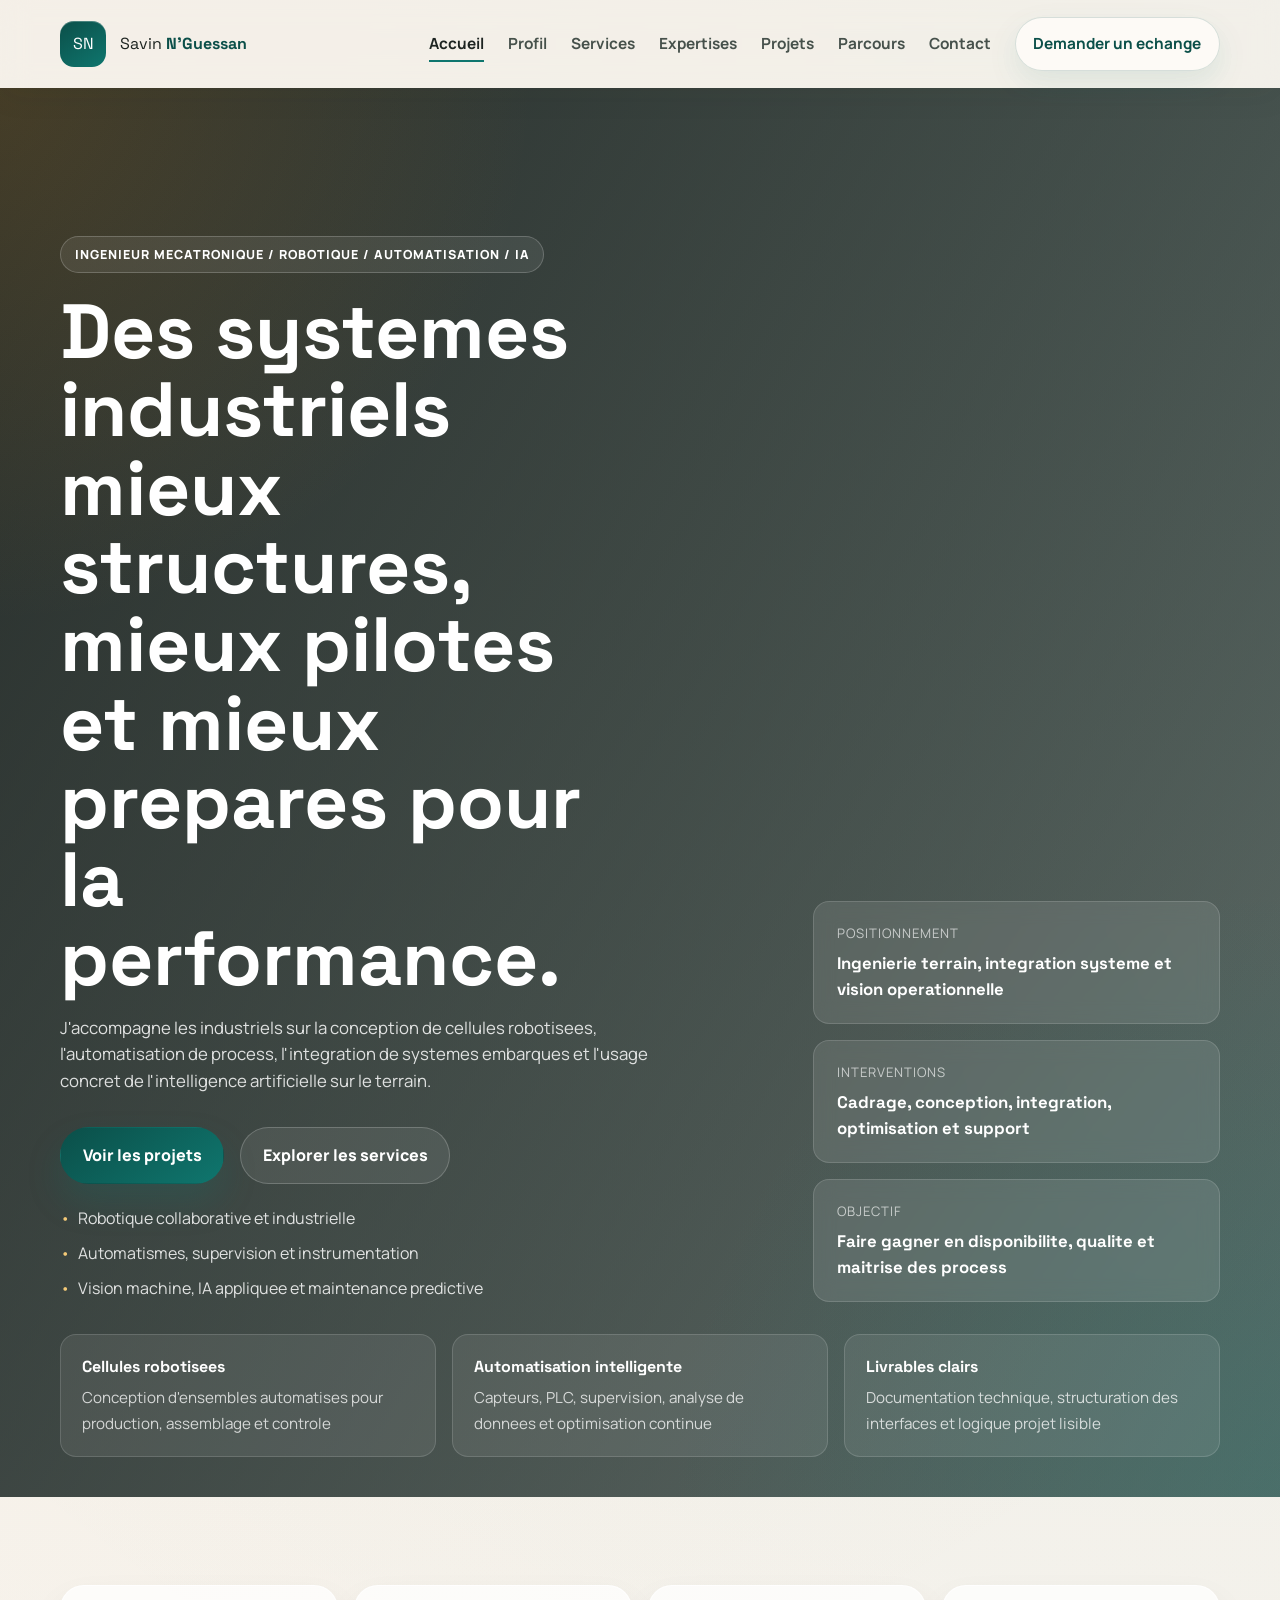
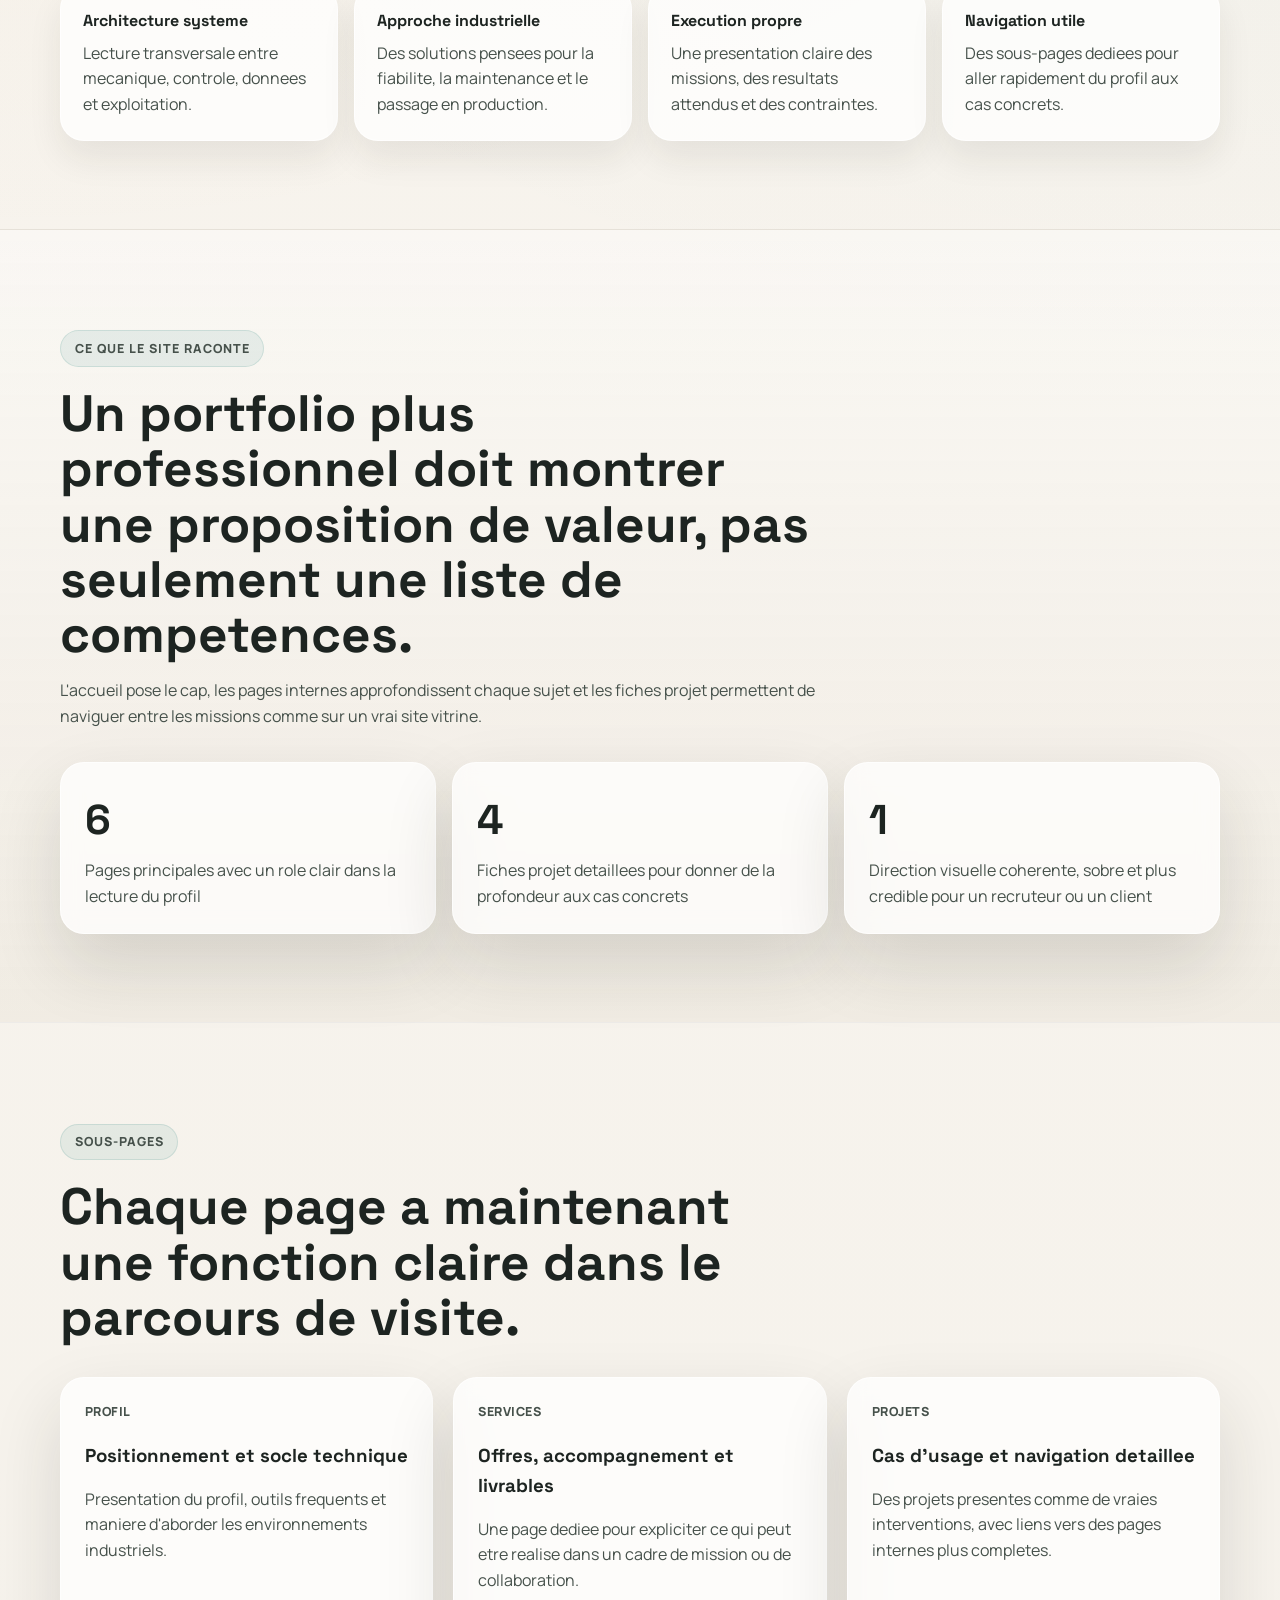
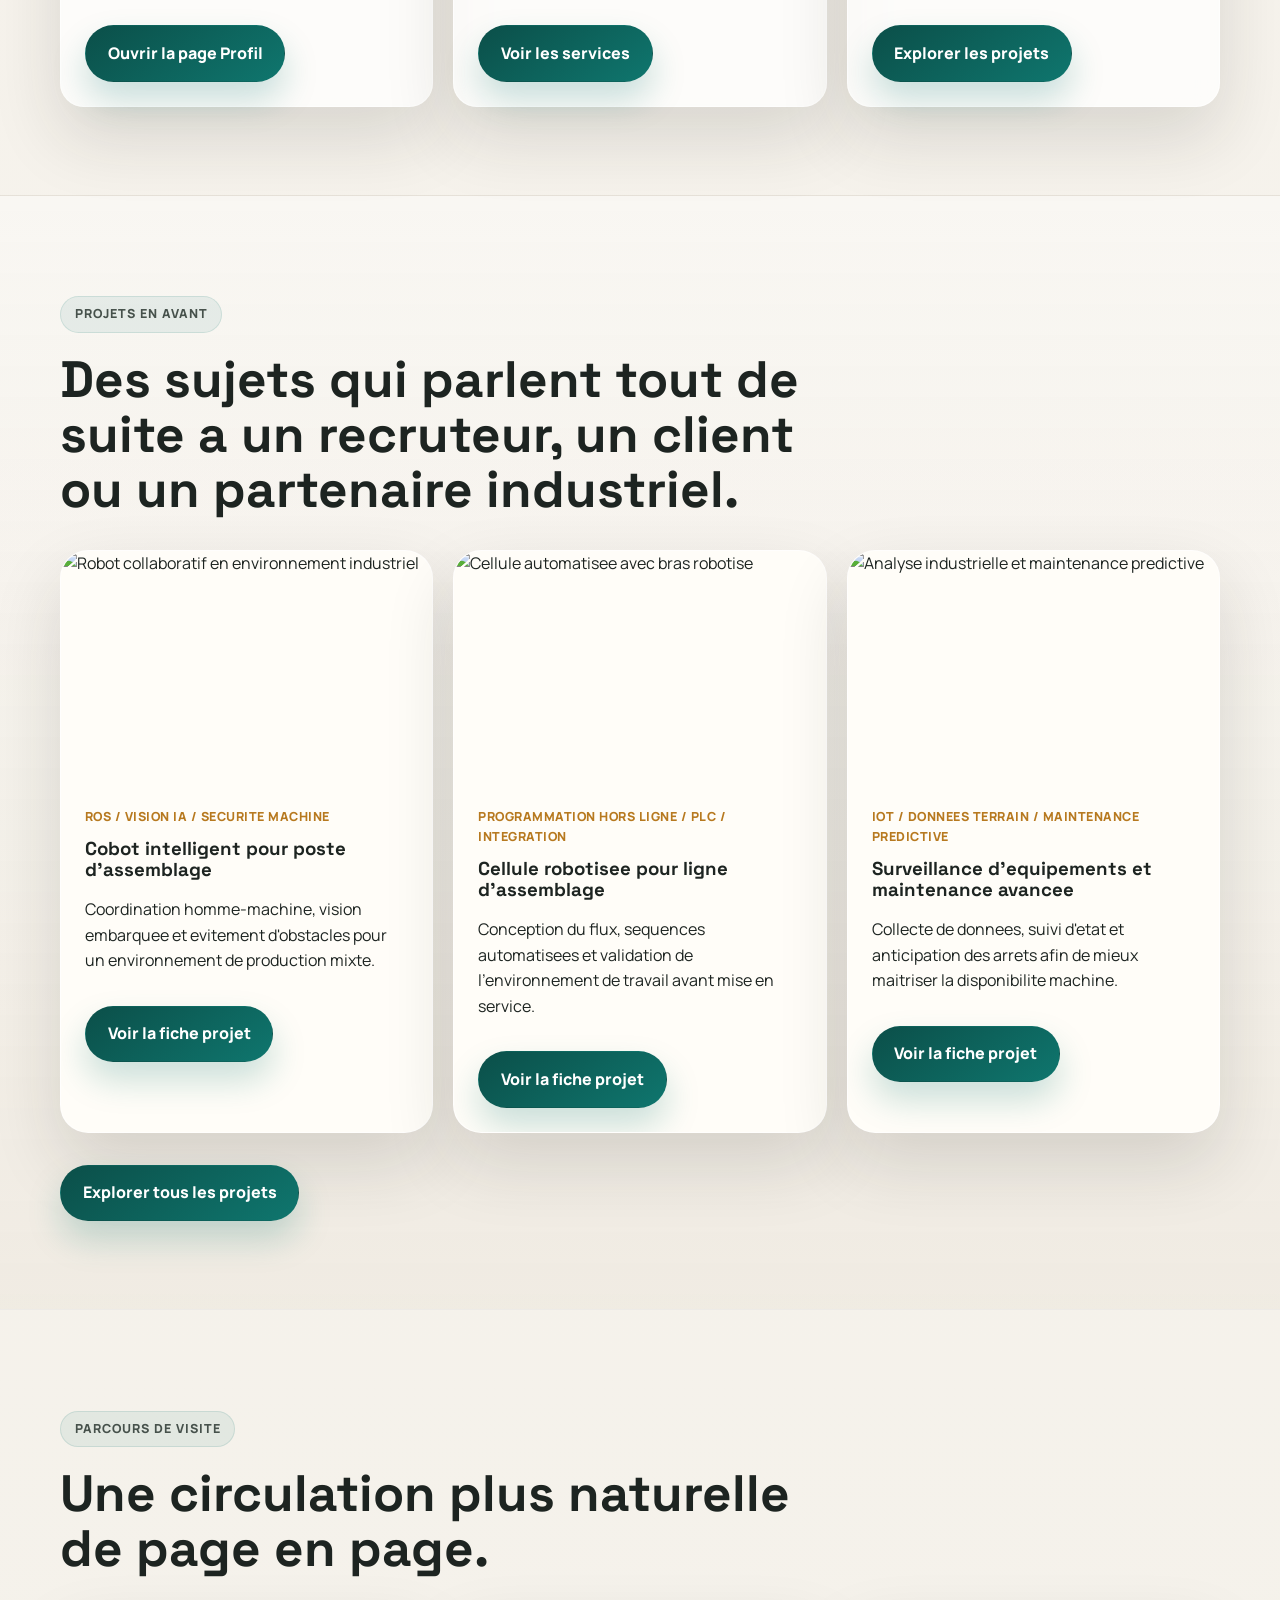
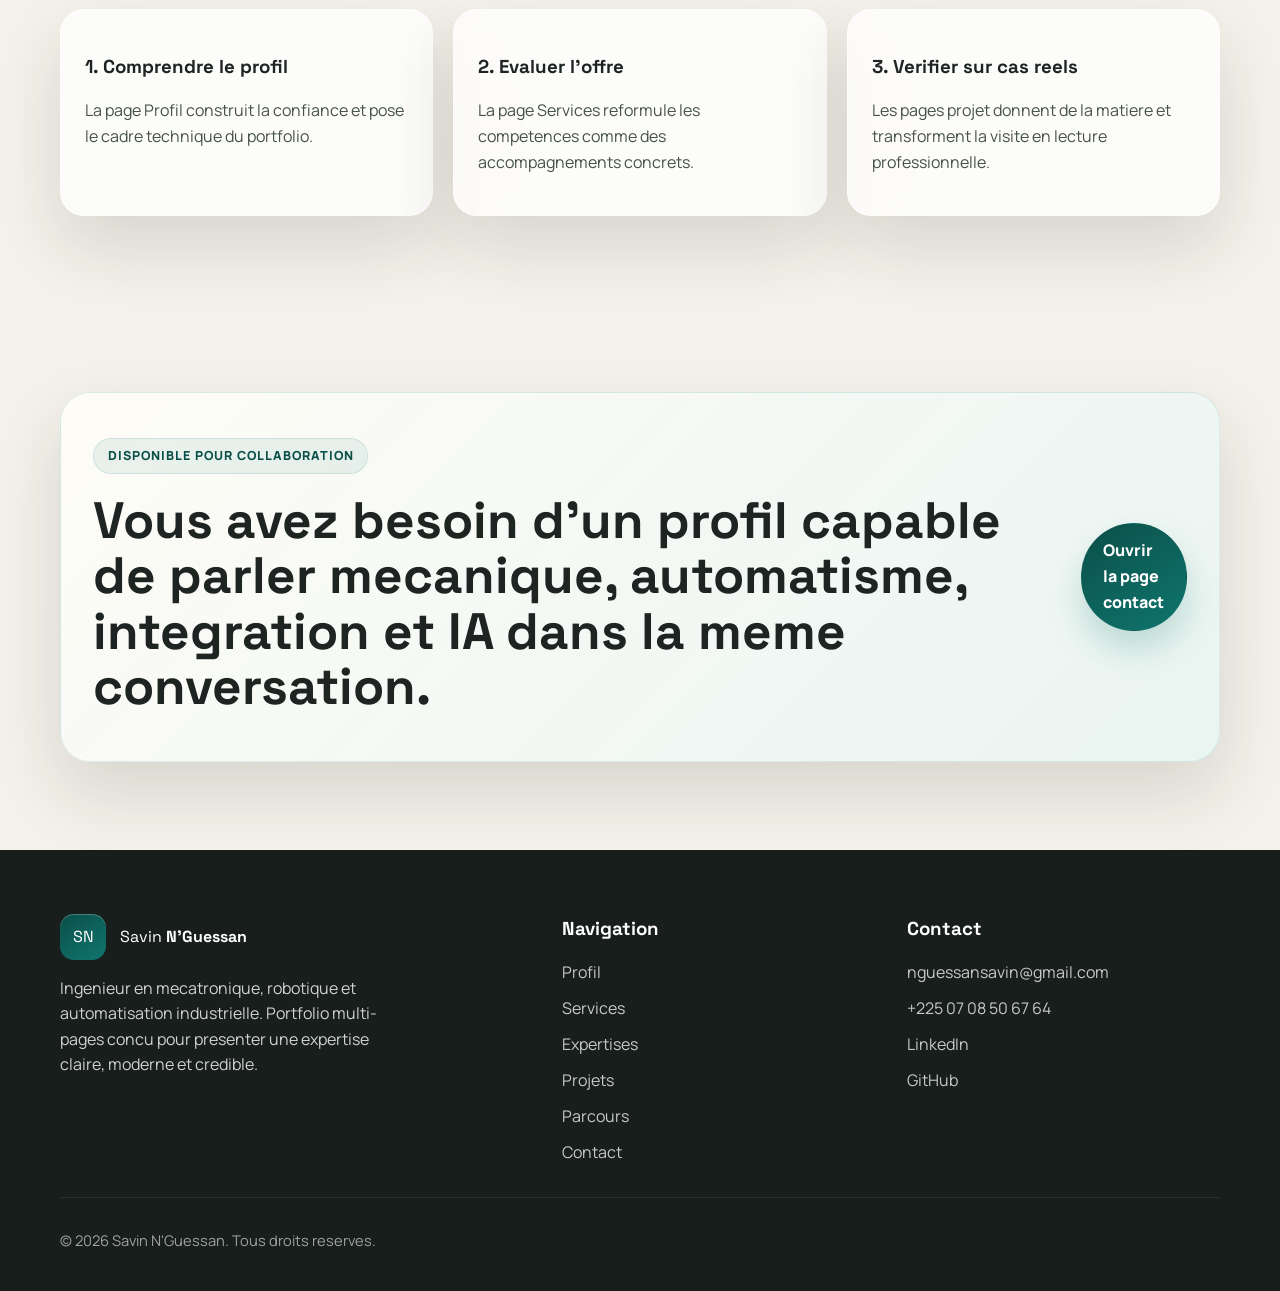
==== index.html @ 425123e7 "Initialisation du portfolio professionnel" ====
<!DOCTYPE html>
<html lang="fr">
<head>
    <meta charset="UTF-8">
    <meta name="viewport" content="width=device-width, initial-scale=1.0">
    <title>Savin N'Guessan | Ingenieur mecatronique, robotique et automatisation</title>
    <meta name="description" content="Portfolio professionnel de Savin N'Guessan, ingenieur en mecatronique, robotique, automatisation industrielle et IA appliquee.">
    <link rel="preconnect" href="https://fonts.googleapis.com">
    <link rel="preconnect" href="https://fonts.gstatic.com" crossorigin>
    <link href="https://fonts.googleapis.com/css2?family=Manrope:wght@400;500;600;700;800&family=Space+Grotesk:wght@500;700&display=swap" rel="stylesheet">
    <link rel="stylesheet" href="styles.css">
</head>
<body data-page="index.html">
    <header class="site-header" data-header>
        <div class="shell header-inner">
            <a class="brand" href="index.html">
                <span class="brand-mark">SN</span>
                <span class="brand-text">Savin <strong>N'Guessan</strong></span>
            </a>
            <button class="menu-button" type="button" aria-expanded="false" aria-controls="site-nav" data-menu-button>
                <span></span>
                <span></span>
                <span></span>
                <span class="sr-only">Ouvrir le menu</span>
            </button>
            <nav class="site-nav" id="site-nav" data-nav>
                <a href="index.html">Accueil</a>
                <a href="about.html">Profil</a>
                <a href="services.html">Services</a>
                <a href="expertise.html">Expertises</a>
                <a href="projects.html">Projets</a>
                <a href="experience.html">Parcours</a>
                <a href="contact.html">Contact</a>
                <a class="nav-cta" href="contact.html">Demander un echange</a>
            </nav>
        </div>
    </header>

    <main>
        <section class="hero hero-home">
            <div class="hero-overlay"></div>
            <div class="shell hero-content">
                <div class="hero-copy" data-reveal>
                    <p class="eyebrow">Ingenieur mecatronique / robotique / automatisation / IA</p>
                    <h1>Des systemes industriels mieux structures, mieux pilotes et mieux prepares pour la performance.</h1>
                    <p class="hero-text">
                        J'accompagne les industriels sur la conception de cellules robotisees,
                        l'automatisation de process, l'integration de systemes embarques
                        et l'usage concret de l'intelligence artificielle sur le terrain.
                    </p>
                    <div class="hero-actions">
                        <a class="button button-primary" href="projects.html">Voir les projets</a>
                        <a class="button button-secondary" href="services.html">Explorer les services</a>
                    </div>
                    <ul class="hero-points">
                        <li>Robotique collaborative et industrielle</li>
                        <li>Automatismes, supervision et instrumentation</li>
                        <li>Vision machine, IA appliquee et maintenance predictive</li>
                    </ul>
                </div>

                <div class="hero-aside" data-reveal>
                    <div class="hero-stat">
                        <span>Positionnement</span>
                        <strong>Ingenierie terrain, integration systeme et vision operationnelle</strong>
                    </div>
                    <div class="hero-stat">
                        <span>Interventions</span>
                        <strong>Cadrage, conception, integration, optimisation et support</strong>
                    </div>
                    <div class="hero-stat">
                        <span>Objectif</span>
                        <strong>Faire gagner en disponibilite, qualite et maitrise des process</strong>
                    </div>
                </div>
            </div>

            <div class="shell hero-band" data-reveal>
                <div>
                    <strong>Cellules robotisees</strong>
                    <span>Conception d'ensembles automatises pour production, assemblage et controle</span>
                </div>
                <div>
                    <strong>Automatisation intelligente</strong>
                    <span>Capteurs, PLC, supervision, analyse de donnees et optimisation continue</span>
                </div>
                <div>
                    <strong>Livrables clairs</strong>
                    <span>Documentation technique, structuration des interfaces et logique projet lisible</span>
                </div>
            </div>
        </section>

        <section class="section">
            <div class="shell">
                <div class="trust-strip">
                    <article class="trust-item" data-reveal>
                        <strong>Architecture systeme</strong>
                        <span>Lecture transversale entre mecanique, controle, donnees et exploitation.</span>
                    </article>
                    <article class="trust-item" data-reveal>
                        <strong>Approche industrielle</strong>
                        <span>Des solutions pensees pour la fiabilite, la maintenance et le passage en production.</span>
                    </article>
                    <article class="trust-item" data-reveal>
                        <strong>Execution propre</strong>
                        <span>Une presentation claire des missions, des resultats attendus et des contraintes.</span>
                    </article>
                    <article class="trust-item" data-reveal>
                        <strong>Navigation utile</strong>
                        <span>Des sous-pages dediees pour aller rapidement du profil aux cas concrets.</span>
                    </article>
                </div>
            </div>
        </section>

        <section class="section section-alt">
            <div class="shell">
                <div class="section-heading" data-reveal>
                    <p class="eyebrow eyebrow-dark">Ce que le site raconte</p>
                    <h2>Un portfolio plus professionnel doit montrer une proposition de valeur, pas seulement une liste de competences.</h2>
                    <p>
                        L'accueil pose le cap, les pages internes approfondissent chaque sujet
                        et les fiches projet permettent de naviguer entre les missions comme sur un vrai site vitrine.
                    </p>
                </div>

                <div class="metric-grid">
                    <article class="metric-card" data-reveal>
                        <strong>6</strong>
                        <span>Pages principales avec un role clair dans la lecture du profil</span>
                    </article>
                    <article class="metric-card" data-reveal>
                        <strong>4</strong>
                        <span>Fiches projet detaillees pour donner de la profondeur aux cas concrets</span>
                    </article>
                    <article class="metric-card" data-reveal>
                        <strong>1</strong>
                        <span>Direction visuelle coherente, sobre et plus credible pour un recruteur ou un client</span>
                    </article>
                </div>
            </div>
        </section>

        <section class="section">
            <div class="shell">
                <div class="section-heading" data-reveal>
                    <p class="eyebrow eyebrow-dark">Sous-pages</p>
                    <h2>Chaque page a maintenant une fonction claire dans le parcours de visite.</h2>
                </div>

                <div class="service-link-grid">
                    <article class="service-link-card" data-reveal>
                        <div>
                            <p class="tag-row">Profil</p>
                            <h3>Positionnement et socle technique</h3>
                            <p>Presentation du profil, outils frequents et maniere d'aborder les environnements industriels.</p>
                        </div>
                        <a class="button button-primary" href="about.html">Ouvrir la page Profil</a>
                    </article>
                    <article class="service-link-card" data-reveal>
                        <div>
                            <p class="tag-row">Services</p>
                            <h3>Offres, accompagnement et livrables</h3>
                            <p>Une page dediee pour expliciter ce qui peut etre realise dans un cadre de mission ou de collaboration.</p>
                        </div>
                        <a class="button button-primary" href="services.html">Voir les services</a>
                    </article>
                    <article class="service-link-card" data-reveal>
                        <div>
                            <p class="tag-row">Projets</p>
                            <h3>Cas d'usage et navigation detaillee</h3>
                            <p>Des projets presentes comme de vraies interventions, avec liens vers des pages internes plus completes.</p>
                        </div>
                        <a class="button button-primary" href="projects.html">Explorer les projets</a>
                    </article>
                </div>
            </div>
        </section>

        <section class="section section-alt">
            <div class="shell">
                <div class="section-heading" data-reveal>
                    <p class="eyebrow eyebrow-dark">Projets en avant</p>
                    <h2>Des sujets qui parlent tout de suite a un recruteur, un client ou un partenaire industriel.</h2>
                </div>

                <div class="project-preview-grid">
                    <article class="project-preview" data-reveal>
                        <img src="https://images.unsplash.com/photo-1581092580497-e0d23cbdf1dc?auto=format&fit=crop&w=1200&q=80" alt="Robot collaboratif en environnement industriel">
                        <div class="project-preview-body">
                            <p class="tag-row">ROS / Vision IA / Securite machine</p>
                            <h3>Cobot intelligent pour poste d'assemblage</h3>
                            <p>
                                Coordination homme-machine, vision embarquee et evitement d'obstacles
                                pour un environnement de production mixte.
                            </p>
                            <a class="button button-primary" href="project-cobot.html">Voir la fiche projet</a>
                        </div>
                    </article>

                    <article class="project-preview" data-reveal>
                        <img src="https://images.unsplash.com/photo-1565043589221-1a6fd9ae45c7?auto=format&fit=crop&w=1200&q=80" alt="Cellule automatisee avec bras robotise">
                        <div class="project-preview-body">
                            <p class="tag-row">Programmation hors ligne / PLC / Integration</p>
                            <h3>Cellule robotisee pour ligne d'assemblage</h3>
                            <p>
                                Conception du flux, sequences automatisees et validation
                                de l'environnement de travail avant mise en service.
                            </p>
                            <a class="button button-primary" href="project-cellule.html">Voir la fiche projet</a>
                        </div>
                    </article>

                    <article class="project-preview" data-reveal>
                        <img src="https://images.unsplash.com/photo-1517048676732-d65bc937f952?auto=format&fit=crop&w=1200&q=80" alt="Analyse industrielle et maintenance predictive">
                        <div class="project-preview-body">
                            <p class="tag-row">IoT / Donnees terrain / Maintenance predictive</p>
                            <h3>Surveillance d'equipements et maintenance avancee</h3>
                            <p>
                                Collecte de donnees, suivi d'etat et anticipation des arrets
                                afin de mieux maitriser la disponibilite machine.
                            </p>
                            <a class="button button-primary" href="project-maintenance.html">Voir la fiche projet</a>
                        </div>
                    </article>
                </div>

                <div class="section-cta" data-reveal>
                    <a class="button button-primary" href="projects.html">Explorer tous les projets</a>
                </div>
            </div>
        </section>

        <section class="section">
            <div class="shell">
                <div class="section-heading" data-reveal>
                    <p class="eyebrow eyebrow-dark">Parcours de visite</p>
                    <h2>Une circulation plus naturelle de page en page.</h2>
                </div>

                <div class="insight-grid">
                    <article class="insight-card" data-reveal>
                        <h3>1. Comprendre le profil</h3>
                        <p>La page Profil construit la confiance et pose le cadre technique du portfolio.</p>
                    </article>
                    <article class="insight-card" data-reveal>
                        <h3>2. Evaluer l'offre</h3>
                        <p>La page Services reformule les competences comme des accompagnements concrets.</p>
                    </article>
                    <article class="insight-card" data-reveal>
                        <h3>3. Verifier sur cas reels</h3>
                        <p>Les pages projet donnent de la matiere et transforment la visite en lecture professionnelle.</p>
                    </article>
                </div>
            </div>
        </section>

        <section class="section section-cta-panel">
            <div class="shell cta-panel" data-reveal>
                <div>
                    <p class="eyebrow eyebrow-dark">Disponible pour collaboration</p>
                    <h2>Vous avez besoin d'un profil capable de parler mecanique, automatisme, integration et IA dans la meme conversation.</h2>
                </div>
                <a class="button button-primary" href="contact.html">Ouvrir la page contact</a>
            </div>
        </section>
    </main>

    <footer class="site-footer">
        <div class="shell footer-grid">
            <div>
                <a class="brand brand-footer" href="index.html">
                    <span class="brand-mark">SN</span>
                    <span class="brand-text">Savin <strong>N'Guessan</strong></span>
                </a>
                <p class="footer-copy">
                    Ingenieur en mecatronique, robotique et automatisation industrielle.
                    Portfolio multi-pages concu pour presenter une expertise claire,
                    moderne et credible.
                </p>
            </div>

            <div>
                <h3>Navigation</h3>
                <div class="footer-links">
                    <a href="about.html">Profil</a>
                    <a href="services.html">Services</a>
                    <a href="expertise.html">Expertises</a>
                    <a href="projects.html">Projets</a>
                    <a href="experience.html">Parcours</a>
                    <a href="contact.html">Contact</a>
                </div>
            </div>

            <div>
                <h3>Contact</h3>
                <div class="footer-links">
                    <a href="mailto:nguessansavin@gmail.com">nguessansavin@gmail.com</a>
                    <a href="tel:+2250708506764">+225 07 08 50 67 64</a>
                    <a href="https://linkedin.com/in/savin-n-nguessan" target="_blank" rel="noreferrer">LinkedIn</a>
                    <a href="https://github.com/savin-nguessan" target="_blank" rel="noreferrer">GitHub</a>
                </div>
            </div>
        </div>
        <div class="shell footer-bottom">
            <p>&copy; 2026 Savin N'Guessan. Tous droits reserves.</p>
        </div>
    </footer>

    <script src="script.js"></script>
</body>
</html>
---- styles.css ----
:root {
    --bg: #f4f1ea;
    --bg-alt: #ebe5da;
    --surface: rgba(255, 255, 255, 0.72);
    --surface-strong: #fffdf8;
    --ink: #1d2421;
    --ink-soft: #46514b;
    --line: rgba(29, 36, 33, 0.12);
    --accent: #0f766e;
    --accent-strong: #0b4f49;
    --accent-soft: rgba(15, 118, 110, 0.12);
    --warm: #b7791f;
    --shadow: 0 30px 70px rgba(36, 35, 31, 0.14);
    --radius: 24px;
    --radius-sm: 16px;
    --header-height: 88px;
}

*,
*::before,
*::after {
    box-sizing: border-box;
}

html {
    scroll-behavior: smooth;
}

body {
    margin: 0;
    font-family: "Manrope", sans-serif;
    color: var(--ink);
    background:
        radial-gradient(circle at top left, rgba(183, 121, 31, 0.08), transparent 30%),
        radial-gradient(circle at top right, rgba(15, 118, 110, 0.08), transparent 32%),
        linear-gradient(180deg, #f8f4ee 0%, var(--bg) 100%);
    line-height: 1.6;
}

img {
    display: block;
    width: 100%;
}

a {
    color: inherit;
    text-decoration: none;
}

button,
input,
textarea {
    font: inherit;
}

.sr-only {
    position: absolute;
    width: 1px;
    height: 1px;
    padding: 0;
    margin: -1px;
    overflow: hidden;
    clip: rect(0, 0, 0, 0);
    white-space: nowrap;
    border: 0;
}

.shell {
    width: min(1160px, calc(100% - 2rem));
    margin: 0 auto;
}

.site-header {
    position: sticky;
    top: 0;
    z-index: 30;
    background: rgba(248, 244, 238, 0.68);
    backdrop-filter: blur(14px);
    box-shadow: 0 10px 30px rgba(33, 30, 25, 0.05);
    transition: background-color 180ms ease, box-shadow 180ms ease, backdrop-filter 180ms ease;
}

.site-header.is-scrolled {
    background: rgba(248, 244, 238, 0.82);
    backdrop-filter: blur(18px);
    box-shadow: 0 10px 40px rgba(33, 30, 25, 0.08);
}

.header-inner {
    min-height: var(--header-height);
    display: flex;
    align-items: center;
    justify-content: space-between;
    gap: 1.25rem;
}

.brand {
    display: inline-flex;
    align-items: center;
    gap: 0.9rem;
    font-family: "Space Grotesk", sans-serif;
    font-size: 1rem;
}

.brand-mark {
    width: 46px;
    height: 46px;
    border-radius: 14px;
    display: grid;
    place-items: center;
    color: #fff;
    background: linear-gradient(145deg, var(--accent-strong), var(--accent));
    box-shadow: inset 0 1px 0 rgba(255, 255, 255, 0.25);
}

.brand-text strong {
    color: var(--accent-strong);
}

.site-nav {
    display: flex;
    align-items: center;
    gap: 1.5rem;
}

.site-nav a {
    position: relative;
    color: var(--ink-soft);
    font-weight: 700;
    font-size: 0.96rem;
}

.site-nav a::after {
    content: "";
    position: absolute;
    left: 0;
    bottom: -0.35rem;
    width: 100%;
    height: 2px;
    background: var(--accent);
    transform: scaleX(0);
    transform-origin: left;
    transition: transform 180ms ease;
}

.site-nav a:hover,
.site-nav a.active {
    color: var(--ink);
}

.site-nav a:hover::after,
.site-nav a.active::after {
    transform: scaleX(1);
}

.site-nav .nav-cta {
    padding: 0.85rem 1.1rem;
    border-radius: 999px;
    background: rgba(255, 253, 248, 0.86);
    border: 1px solid rgba(11, 79, 73, 0.16);
    color: var(--accent-strong);
    box-shadow: 0 12px 30px rgba(15, 118, 110, 0.1);
}

.site-nav .nav-cta::after {
    display: none;
}

.menu-button {
    display: none;
    width: 48px;
    height: 48px;
    padding: 0;
    border-radius: 14px;
    border: 1px solid var(--line);
    background: rgba(255, 255, 255, 0.66);
    align-items: center;
    justify-content: center;
    flex-direction: column;
    gap: 5px;
    cursor: pointer;
}

.menu-button span:not(.sr-only) {
    width: 20px;
    height: 2px;
    border-radius: 999px;
    background: var(--ink);
    transition: transform 180ms ease, opacity 180ms ease;
}

body.nav-open .menu-button span:nth-child(1) {
    transform: translateY(7px) rotate(45deg);
}

body.nav-open .menu-button span:nth-child(2) {
    opacity: 0;
}

body.nav-open .menu-button span:nth-child(3) {
    transform: translateY(-7px) rotate(-45deg);
}

.hero,
.page-hero {
    position: relative;
    isolation: isolate;
    overflow: hidden;
    color: #fff;
}

.hero-home {
    min-height: calc(100vh - 1rem);
    padding: calc(var(--header-height) + 3rem) 0 2.5rem;
    background:
        linear-gradient(120deg, rgba(16, 24, 22, 0.9), rgba(12, 34, 31, 0.64)),
        url("https://images.unsplash.com/photo-1581092160607-ee22731f6c8f?auto=format&fit=crop&w=1800&q=80") center/cover no-repeat;
}

.hero-overlay,
.page-hero-overlay {
    position: absolute;
    inset: 0;
    background:
        radial-gradient(circle at top left, rgba(183, 121, 31, 0.22), transparent 28%),
        radial-gradient(circle at bottom right, rgba(15, 118, 110, 0.26), transparent 32%);
    z-index: -1;
}

.hero-content {
    display: grid;
    grid-template-columns: minmax(0, 1.3fr) minmax(320px, 0.75fr);
    gap: 3rem;
    align-items: end;
}

.hero-copy h1,
.page-hero-content h1 {
    font-family: "Space Grotesk", sans-serif;
    line-height: 1.02;
    margin: 0 0 1.1rem;
}

.hero-copy h1 {
    font-size: clamp(3rem, 6vw, 5.8rem);
    max-width: 11.5ch;
}

.hero-text,
.page-hero-content p {
    max-width: 60ch;
    color: rgba(255, 255, 255, 0.84);
    font-size: 1.05rem;
}

.eyebrow {
    display: inline-flex;
    align-items: center;
    gap: 0.5rem;
    margin-bottom: 1.2rem;
    padding: 0.45rem 0.85rem;
    border: 1px solid rgba(255, 255, 255, 0.2);
    border-radius: 999px;
    background: rgba(255, 255, 255, 0.08);
    font-size: 0.78rem;
    font-weight: 800;
    letter-spacing: 0.08em;
    text-transform: uppercase;
}

.eyebrow-dark {
    color: var(--accent-strong);
    background: rgba(15, 118, 110, 0.08);
    border-color: rgba(15, 118, 110, 0.12);
}

.hero-actions,
.section-cta {
    display: flex;
    flex-wrap: wrap;
    gap: 1rem;
    margin-top: 2rem;
}

.button {
    display: inline-flex;
    align-items: center;
    justify-content: center;
    min-height: 52px;
    padding: 0.9rem 1.35rem;
    border: 1px solid transparent;
    border-radius: 999px;
    font-weight: 800;
    transition: transform 180ms ease, box-shadow 180ms ease, background-color 180ms ease, border-color 180ms ease;
}

.button:hover {
    transform: translateY(-2px);
}

.button-primary {
    color: #fff;
    background: linear-gradient(145deg, var(--accent-strong), var(--accent));
    box-shadow: 0 18px 34px rgba(15, 118, 110, 0.22);
}

.button-secondary {
    color: #fff;
    background: rgba(255, 255, 255, 0.08);
    border-color: rgba(255, 255, 255, 0.2);
}

.hero-points {
    margin: 1.4rem 0 0;
    padding: 0;
    list-style: none;
    display: grid;
    gap: 0.6rem;
    color: rgba(255, 255, 255, 0.84);
}

.hero-points li::before {
    content: "•";
    color: #f4c977;
    margin-right: 0.5rem;
}

.hero-aside {
    display: grid;
    gap: 1rem;
}

.hero-stat {
    padding: 1.3rem 1.4rem;
    border-radius: var(--radius-sm);
    background: rgba(255, 255, 255, 0.1);
    border: 1px solid rgba(255, 255, 255, 0.14);
    backdrop-filter: blur(10px);
}

.hero-stat span {
    display: block;
    margin-bottom: 0.45rem;
    color: rgba(255, 255, 255, 0.66);
    font-size: 0.82rem;
    text-transform: uppercase;
    letter-spacing: 0.08em;
}

.hero-stat strong {
    font-family: "Space Grotesk", sans-serif;
    font-size: 1.05rem;
    line-height: 1.35;
}

.hero-band {
    display: grid;
    grid-template-columns: repeat(3, minmax(0, 1fr));
    gap: 1rem;
    margin-top: 2rem;
}

.hero-band div {
    padding: 1.2rem 1.3rem;
    border-radius: var(--radius-sm);
    background: rgba(255, 255, 255, 0.08);
    border: 1px solid rgba(255, 255, 255, 0.14);
}

.hero-band strong {
    display: block;
    margin-bottom: 0.35rem;
    font-family: "Space Grotesk", sans-serif;
}

.hero-band span {
    color: rgba(255, 255, 255, 0.76);
    font-size: 0.95rem;
}

.page-hero {
    min-height: 64vh;
    display: flex;
    align-items: end;
    padding: calc(var(--header-height) + 3rem) 0 3rem;
}

.page-hero-content {
    max-width: 820px;
}

.page-hero-content h1 {
    font-size: clamp(2.4rem, 5vw, 4.6rem);
}

.page-hero-profile {
    background: linear-gradient(120deg, rgba(16, 24, 22, 0.86), rgba(12, 34, 31, 0.5)), url("https://images.unsplash.com/photo-1581094794329-c6d3d7f3ad0a?auto=format&fit=crop&w=1800&q=80") center/cover no-repeat;
}

.page-hero-expertise {
    background: linear-gradient(120deg, rgba(16, 24, 22, 0.86), rgba(12, 34, 31, 0.5)), url("https://images.unsplash.com/photo-1518770660439-4636190af475?auto=format&fit=crop&w=1800&q=80") center/cover no-repeat;
}

.page-hero-projects {
    background: linear-gradient(120deg, rgba(16, 24, 22, 0.86), rgba(12, 34, 31, 0.5)), url("https://images.unsplash.com/photo-1565043589221-1a6fd9ae45c7?auto=format&fit=crop&w=1800&q=80") center/cover no-repeat;
}

.page-hero-experience {
    background: linear-gradient(120deg, rgba(16, 24, 22, 0.86), rgba(12, 34, 31, 0.5)), url("https://images.unsplash.com/photo-1520607162513-77705c0f0d4a?auto=format&fit=crop&w=1800&q=80") center/cover no-repeat;
}

.page-hero-contact {
    background: linear-gradient(120deg, rgba(16, 24, 22, 0.86), rgba(12, 34, 31, 0.5)), url("https://images.unsplash.com/photo-1516321318423-f06f85e504b3?auto=format&fit=crop&w=1800&q=80") center/cover no-repeat;
}

.section {
    padding: 5.5rem 0;
}

.section-alt {
    background: linear-gradient(180deg, rgba(255, 255, 255, 0.36), rgba(235, 229, 218, 0.5));
    border-top: 1px solid rgba(29, 36, 33, 0.05);
    border-bottom: 1px solid rgba(29, 36, 33, 0.05);
}

.section-heading {
    max-width: 760px;
    margin-bottom: 2rem;
}

.section-heading h2,
.profile-grid h2,
.contact-panel h2,
.form-panel h2,
.cta-panel h2 {
    font-family: "Space Grotesk", sans-serif;
    line-height: 1.08;
    margin: 0 0 0.9rem;
    font-size: clamp(2rem, 4vw, 3.2rem);
}

.section-heading p,
.profile-grid p,
.contact-panel p,
.form-panel p,
.detail-card p,
.feature-card p,
.service-panel p,
.process-step p,
.timeline-content-card p,
.stack-list span,
.case-study-body p {
    color: var(--ink-soft);
}

.card-grid {
    display: grid;
    gap: 1.25rem;
}

.card-grid.two {
    grid-template-columns: repeat(2, minmax(0, 1fr));
}

.card-grid.three {
    grid-template-columns: repeat(3, minmax(0, 1fr));
}

.feature-card,
.detail-card,
.service-panel,
.process-step,
.contact-panel,
.form-panel,
.identity-panel,
.timeline-content-card,
.mini-map a,
.stack-list div {
    border-radius: var(--radius);
    background: var(--surface);
    border: 1px solid rgba(255, 255, 255, 0.6);
    box-shadow: var(--shadow);
    backdrop-filter: blur(10px);
}

.feature-card,
.detail-card,
.service-panel,
.process-step,
.timeline-content-card {
    padding: 1.65rem;
}

.card-index,
.process-step span {
    display: inline-flex;
    align-items: center;
    justify-content: center;
    width: 42px;
    height: 42px;
    border-radius: 12px;
    margin-bottom: 1rem;
    background: var(--accent-soft);
    color: var(--accent-strong);
    font-family: "Space Grotesk", sans-serif;
    font-weight: 700;
}

.feature-card h3,
.detail-card h3,
.service-panel h3,
.process-step h3,
.project-preview-body h3,
.contact-panel h2,
.form-panel h2,
.case-study-body h2,
.timeline-content-card h2 {
    margin: 0 0 0.8rem;
    font-family: "Space Grotesk", sans-serif;
    line-height: 1.15;
}

.split-layout,
.profile-grid,
.contact-grid {
    display: grid;
    grid-template-columns: minmax(0, 1.1fr) minmax(320px, 0.9fr);
    gap: 1.5rem;
    align-items: start;
}

.mini-map,
.stack-list {
    display: grid;
    gap: 1rem;
}

.mini-map a,
.stack-list div,
.identity-panel {
    padding: 1.4rem;
}

.mini-map a {
    display: block;
}

.identity-panel {
    display: grid;
    gap: 1rem;
}

.mini-map strong,
.stack-list strong,
.identity-panel strong {
    display: block;
    margin-bottom: 0.4rem;
    font-family: "Space Grotesk", sans-serif;
}

.mini-map span,
.stack-list span,
.identity-panel span {
    color: var(--ink-soft);
}

.project-preview-grid {
    display: grid;
    grid-template-columns: repeat(3, minmax(0, 1fr));
    gap: 1.25rem;
}

.project-preview,
.case-study {
    overflow: hidden;
    border-radius: 28px;
    background: var(--surface-strong);
    border: 1px solid rgba(255, 255, 255, 0.7);
    box-shadow: var(--shadow);
}

.project-preview img,
.case-study img {
    aspect-ratio: 16 / 10;
    object-fit: cover;
}

.project-preview-body,
.case-study-body {
    padding: 1.5rem;
}

.project-preview-body .button,
.case-study-body .button {
    margin-top: 1rem;
}

.tag-row {
    margin: 0 0 0.7rem;
    color: var(--warm);
    font-weight: 800;
    letter-spacing: 0.04em;
    text-transform: uppercase;
    font-size: 0.78rem;
}

.cta-panel {
    display: flex;
    align-items: center;
    justify-content: space-between;
    gap: 1.5rem;
    padding: 2rem;
    border-radius: 30px;
    background: linear-gradient(135deg, rgba(255, 253, 248, 0.9), rgba(232, 244, 242, 0.88));
    border: 1px solid rgba(15, 118, 110, 0.12);
    box-shadow: var(--shadow);
}

.tool-cloud {
    display: flex;
    flex-wrap: wrap;
    gap: 0.85rem;
}

.tool-cloud span {
    padding: 0.8rem 1rem;
    border-radius: 999px;
    background: rgba(255, 255, 255, 0.72);
    border: 1px solid rgba(15, 118, 110, 0.12);
    font-weight: 700;
    color: var(--ink-soft);
    box-shadow: 0 12px 30px rgba(36, 35, 31, 0.06);
}

.trust-strip {
    display: grid;
    grid-template-columns: repeat(4, minmax(0, 1fr));
    gap: 1rem;
}

.trust-item {
    padding: 1.4rem;
    border-radius: var(--radius);
    background: rgba(255, 255, 255, 0.74);
    border: 1px solid rgba(255, 255, 255, 0.7);
    box-shadow: 0 18px 34px rgba(36, 35, 31, 0.08);
}

.trust-item strong,
.metric-card strong,
.service-link-card h3,
.project-nav-card h3,
.deliverable-list h3,
.approach-panel h3,
.outcome-card h3,
.insight-card h3 {
    display: block;
    margin-bottom: 0.45rem;
    font-family: "Space Grotesk", sans-serif;
}

.trust-item span,
.metric-card span,
.service-link-card p,
.deliverable-list li,
.approach-panel p,
.outcome-card p,
.insight-card p,
.project-nav-card p {
    color: var(--ink-soft);
}

.metric-grid {
    display: grid;
    grid-template-columns: repeat(3, minmax(0, 1fr));
    gap: 1rem;
}

.metric-card,
.service-link-card,
.project-nav-card,
.deliverable-list,
.approach-panel,
.outcome-card,
.insight-card {
    padding: 1.5rem;
    border-radius: var(--radius);
    background: var(--surface);
    border: 1px solid rgba(255, 255, 255, 0.65);
    box-shadow: var(--shadow);
    backdrop-filter: blur(10px);
}

.metric-card strong {
    font-size: clamp(1.8rem, 4vw, 2.6rem);
    margin-bottom: 0.3rem;
}

.service-link-grid,
.insight-grid,
.outcome-grid,
.project-nav-grid {
    display: grid;
    grid-template-columns: repeat(3, minmax(0, 1fr));
    gap: 1.25rem;
}

.service-link-card {
    display: flex;
    min-height: 100%;
    flex-direction: column;
    justify-content: space-between;
    gap: 1rem;
}

.service-link-card .button {
    align-self: flex-start;
}

.page-kicker {
    margin-bottom: 1rem;
    color: rgba(255, 255, 255, 0.76);
    font-weight: 700;
    letter-spacing: 0.06em;
    text-transform: uppercase;
    font-size: 0.82rem;
}

.page-hero-services {
    background: linear-gradient(120deg, rgba(16, 24, 22, 0.86), rgba(12, 34, 31, 0.5)), url("https://images.unsplash.com/photo-1516321165247-4aa89a48be28?auto=format&fit=crop&w=1800&q=80") center/cover no-repeat;
}

.page-hero-project-detail {
    min-height: 72vh;
}

.project-summary-grid,
.approach-grid {
    display: grid;
    grid-template-columns: minmax(0, 1.2fr) minmax(320px, 0.8fr);
    gap: 1.5rem;
    align-items: start;
}

.project-summary-card {
    padding: 1.7rem;
    border-radius: 30px;
    background: var(--surface-strong);
    border: 1px solid rgba(255, 255, 255, 0.76);
    box-shadow: var(--shadow);
}

.project-meta {
    display: grid;
    gap: 1rem;
}

.project-meta div {
    padding: 1.2rem 1.25rem;
    border-radius: 20px;
    background: rgba(255, 255, 255, 0.74);
    border: 1px solid rgba(15, 118, 110, 0.1);
    box-shadow: 0 16px 30px rgba(36, 35, 31, 0.06);
}

.project-meta span {
    display: block;
    margin-bottom: 0.35rem;
    color: var(--warm);
    font-size: 0.76rem;
    font-weight: 800;
    letter-spacing: 0.08em;
    text-transform: uppercase;
}

.project-meta strong {
    font-family: "Space Grotesk", sans-serif;
    line-height: 1.3;
}

.deliverable-list ul {
    margin: 1rem 0 0;
    padding-left: 1.1rem;
}

.deliverable-list li + li {
    margin-top: 0.55rem;
}

.approach-grid {
    grid-template-columns: repeat(3, minmax(0, 1fr));
}

.outcome-card {
    min-height: 100%;
}

.project-nav-card {
    display: block;
    min-height: 100%;
}

.project-nav-card .tag-row {
    margin-bottom: 0.8rem;
}

.process-grid {
    display: grid;
    grid-template-columns: repeat(4, minmax(0, 1fr));
    gap: 1.2rem;
}

.case-study-grid {
    display: grid;
    gap: 1.4rem;
}

.case-study {
    display: grid;
    grid-template-columns: minmax(300px, 0.95fr) minmax(0, 1.25fr);
}

.bullet-list {
    margin: 1rem 0 0;
    padding-left: 1.1rem;
    color: var(--ink-soft);
}

.bullet-list li + li {
    margin-top: 0.55rem;
}

.timeline-shell {
    position: relative;
    display: grid;
    gap: 1.3rem;
}

.timeline-line {
    position: absolute;
    left: 118px;
    top: 0;
    bottom: 0;
    width: 2px;
    background: linear-gradient(180deg, rgba(15, 118, 110, 0.2), rgba(183, 121, 31, 0.22));
}

.timeline-entry {
    position: relative;
    display: grid;
    grid-template-columns: 90px minmax(0, 1fr);
    gap: 2rem;
    align-items: start;
}

.timeline-entry::before {
    content: "";
    position: absolute;
    left: 109px;
    top: 1rem;
    width: 20px;
    height: 20px;
    border-radius: 999px;
    background: linear-gradient(145deg, var(--warm), var(--accent));
    box-shadow: 0 0 0 8px rgba(255, 255, 255, 0.35);
}

.timeline-year {
    display: inline-block;
    margin-top: 0.7rem;
    font-weight: 800;
    color: var(--accent-strong);
}

.timeline-place {
    margin: -0.25rem 0 0.8rem;
    color: var(--warm);
    font-weight: 800;
}

.contact-list {
    display: grid;
    gap: 1rem;
    margin-top: 1.6rem;
}

.contact-list div {
    padding-bottom: 1rem;
    border-bottom: 1px solid var(--line);
}

.contact-list span {
    display: block;
    margin-bottom: 0.35rem;
    font-size: 0.8rem;
    font-weight: 800;
    letter-spacing: 0.08em;
    text-transform: uppercase;
    color: var(--warm);
}

.contact-list p,
.contact-list a {
    margin: 0;
    color: var(--ink);
    font-weight: 700;
    word-break: break-word;
}

.contact-panel,
.form-panel {
    padding: 1.7rem;
}

.contact-form {
    display: grid;
    gap: 1rem;
    margin-top: 1.4rem;
}

.contact-form label {
    display: grid;
    gap: 0.45rem;
}

.contact-form span {
    font-weight: 700;
    color: var(--ink);
}

.contact-form input,
.contact-form textarea {
    width: 100%;
    padding: 0.95rem 1rem;
    border-radius: 16px;
    border: 1px solid rgba(29, 36, 33, 0.14);
    background: rgba(255, 255, 255, 0.82);
    color: var(--ink);
    transition: border-color 180ms ease, box-shadow 180ms ease;
    resize: vertical;
}

.contact-form input:focus,
.contact-form textarea:focus {
    outline: none;
    border-color: rgba(15, 118, 110, 0.48);
    box-shadow: 0 0 0 4px rgba(15, 118, 110, 0.12);
}

.contact-form .is-invalid {
    border-color: rgba(161, 44, 32, 0.55);
    box-shadow: 0 0 0 4px rgba(161, 44, 32, 0.1);
}

.form-status {
    min-height: 1.4rem;
    color: var(--accent-strong);
    font-weight: 700;
}

.form-intro {
    margin: 0;
}

.site-footer {
    padding: 4rem 0 1.5rem;
    background: #171e1b;
    color: rgba(255, 255, 255, 0.8);
}

.footer-grid {
    display: grid;
    grid-template-columns: 1.2fr 0.8fr 0.8fr;
    gap: 2rem;
}

.footer-copy {
    max-width: 34ch;
}

.brand-footer .brand-text,
.brand-footer .brand-text strong {
    color: #fff;
}

.site-footer h3 {
    margin: 0 0 1rem;
    color: #fff;
    font-family: "Space Grotesk", sans-serif;
}

.footer-links {
    display: grid;
    gap: 0.65rem;
}

.footer-links a {
    color: rgba(255, 255, 255, 0.76);
}

.footer-links a:hover {
    color: #fff;
}

.footer-bottom {
    margin-top: 2rem;
    padding-top: 1rem;
    border-top: 1px solid rgba(255, 255, 255, 0.08);
    color: rgba(255, 255, 255, 0.58);
    font-size: 0.92rem;
}

[data-reveal] {
    opacity: 0;
    transform: translateY(18px);
    transition: opacity 500ms ease, transform 500ms ease;
}

[data-reveal].is-visible {
    opacity: 1;
    transform: translateY(0);
}

@media (max-width: 1080px) {
    .hero-content,
    .split-layout,
    .profile-grid,
    .contact-grid,
    .case-study,
    .footer-grid,
    .project-summary-grid {
        grid-template-columns: 1fr;
    }

    .hero-copy h1 {
        max-width: 12ch;
    }

    .project-preview-grid,
    .card-grid.three,
    .process-grid,
    .trust-strip,
    .metric-grid,
    .service-link-grid,
    .insight-grid,
    .outcome-grid,
    .project-nav-grid,
    .approach-grid {
        grid-template-columns: repeat(2, minmax(0, 1fr));
    }

    .hero-band {
        grid-template-columns: 1fr;
    }

    .cta-panel {
        align-items: start;
        flex-direction: column;
    }
}

@media (max-width: 820px) {
    .menu-button {
        display: inline-flex;
    }

    .site-nav {
        position: absolute;
        top: calc(100% + 0.5rem);
        left: 1rem;
        right: 1rem;
        padding: 1rem;
        border-radius: 24px;
        background: rgba(255, 253, 248, 0.96);
        border: 1px solid rgba(15, 118, 110, 0.1);
        box-shadow: var(--shadow);
        backdrop-filter: blur(16px);
        flex-direction: column;
        align-items: stretch;
        gap: 0.8rem;
        opacity: 0;
        pointer-events: none;
        transform: translateY(-8px);
        transition: opacity 180ms ease, transform 180ms ease;
    }

    body.nav-open .site-nav {
        opacity: 1;
        pointer-events: auto;
        transform: translateY(0);
    }

    .site-nav a {
        padding: 0.2rem 0;
    }

    .site-nav .nav-cta {
        text-align: center;
    }

    .hero-home {
        min-height: auto;
    }

    .hero-copy h1,
    .page-hero-content h1,
    .section-heading h2,
    .profile-grid h2,
    .contact-panel h2,
    .form-panel h2,
    .cta-panel h2 {
        font-size: clamp(2.2rem, 10vw, 3.4rem);
    }

    .project-preview-grid,
    .card-grid.two,
    .card-grid.three,
    .process-grid,
    .trust-strip,
    .metric-grid,
    .service-link-grid,
    .insight-grid,
    .outcome-grid,
    .project-nav-grid,
    .approach-grid {
        grid-template-columns: 1fr;
    }

    .timeline-entry {
        grid-template-columns: 1fr;
        gap: 0.8rem;
        padding-left: 2rem;
    }

    .timeline-line {
        left: 8px;
    }

    .timeline-entry::before {
        left: -1px;
    }

    .timeline-year {
        margin-top: 0;
    }
}

@media (max-width: 560px) {
    .shell {
        width: min(100% - 1.1rem, 100%);
    }

    .header-inner {
        min-height: 78px;
    }

    .brand-mark {
        width: 40px;
        height: 40px;
        border-radius: 12px;
    }

    .hero-home,
    .page-hero {
        padding-top: calc(var(--header-height) + 2rem);
    }

    .hero-copy h1 {
        max-width: 100%;
    }

    .feature-card,
    .detail-card,
    .service-panel,
    .process-step,
    .contact-panel,
    .form-panel,
    .identity-panel,
    .timeline-content-card,
    .mini-map a,
    .stack-list div,
    .project-preview,
    .case-study,
    .cta-panel {
        border-radius: 20px;
    }
}
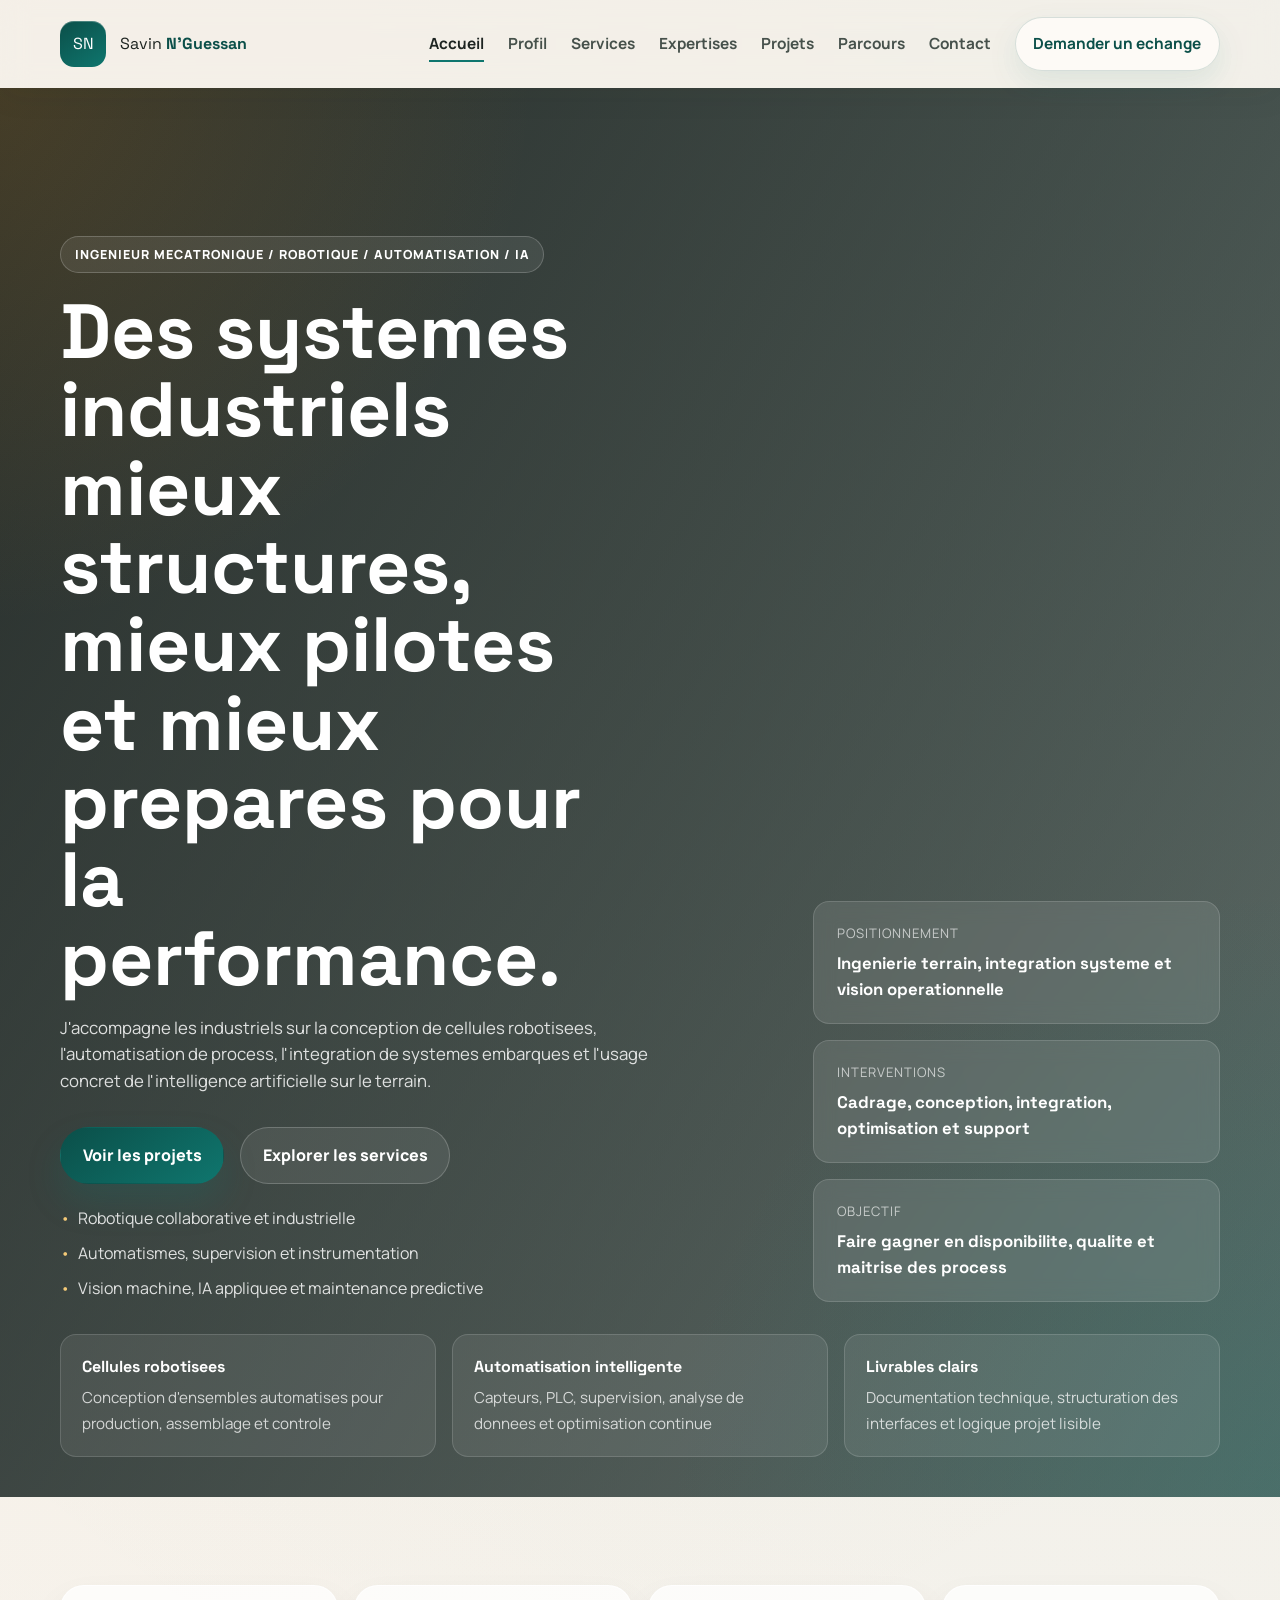
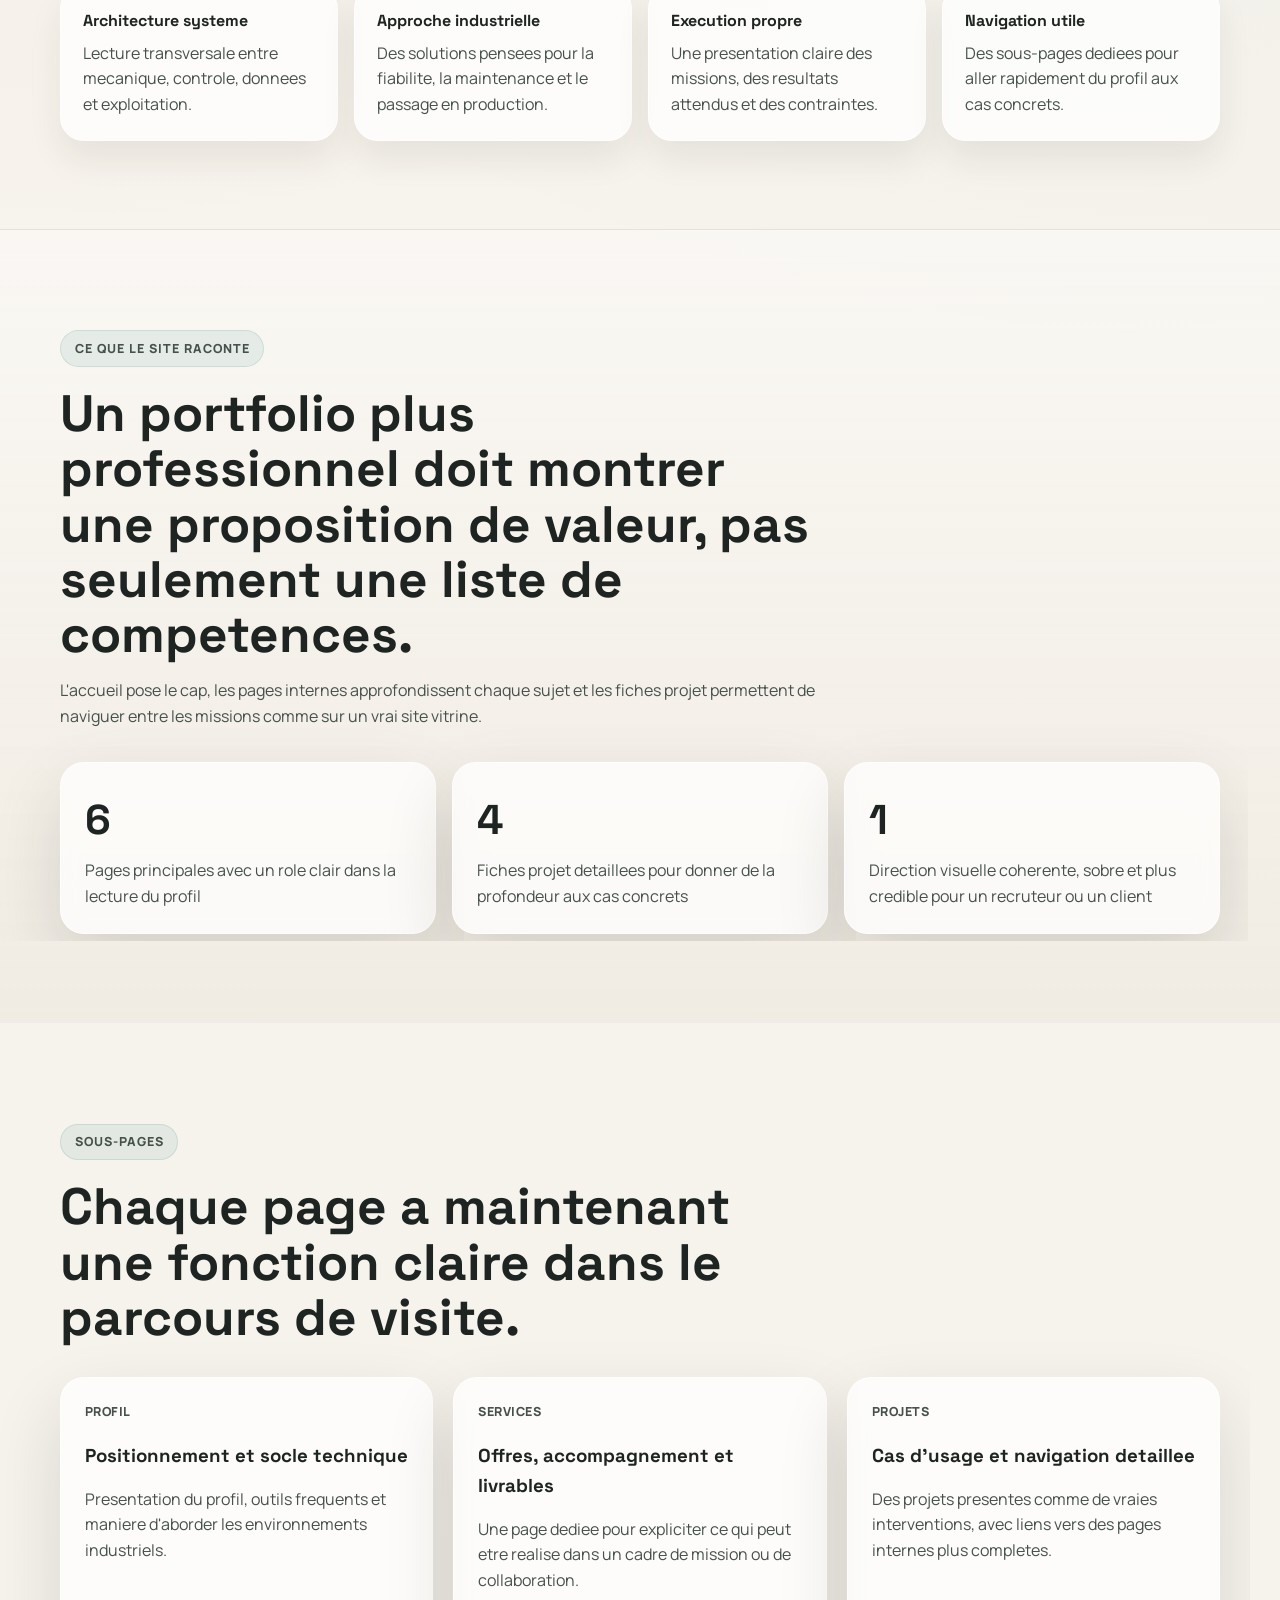
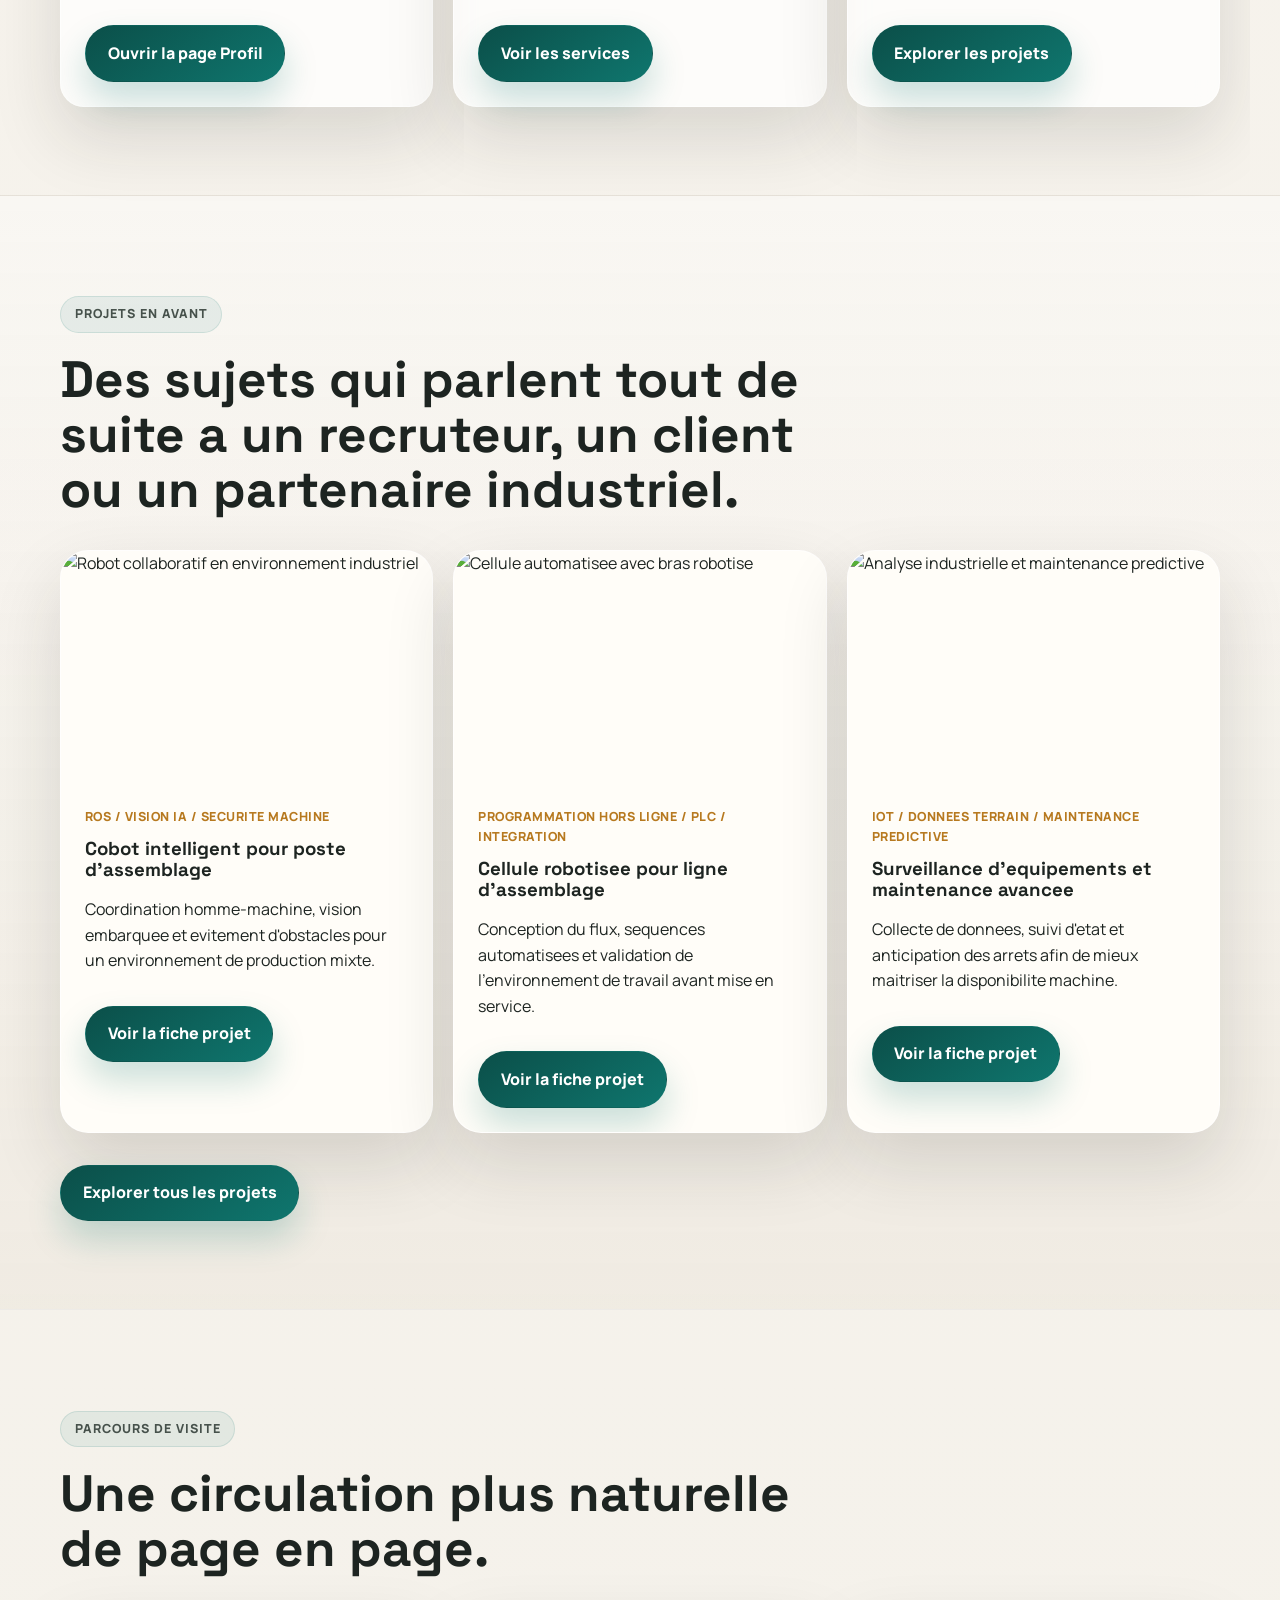
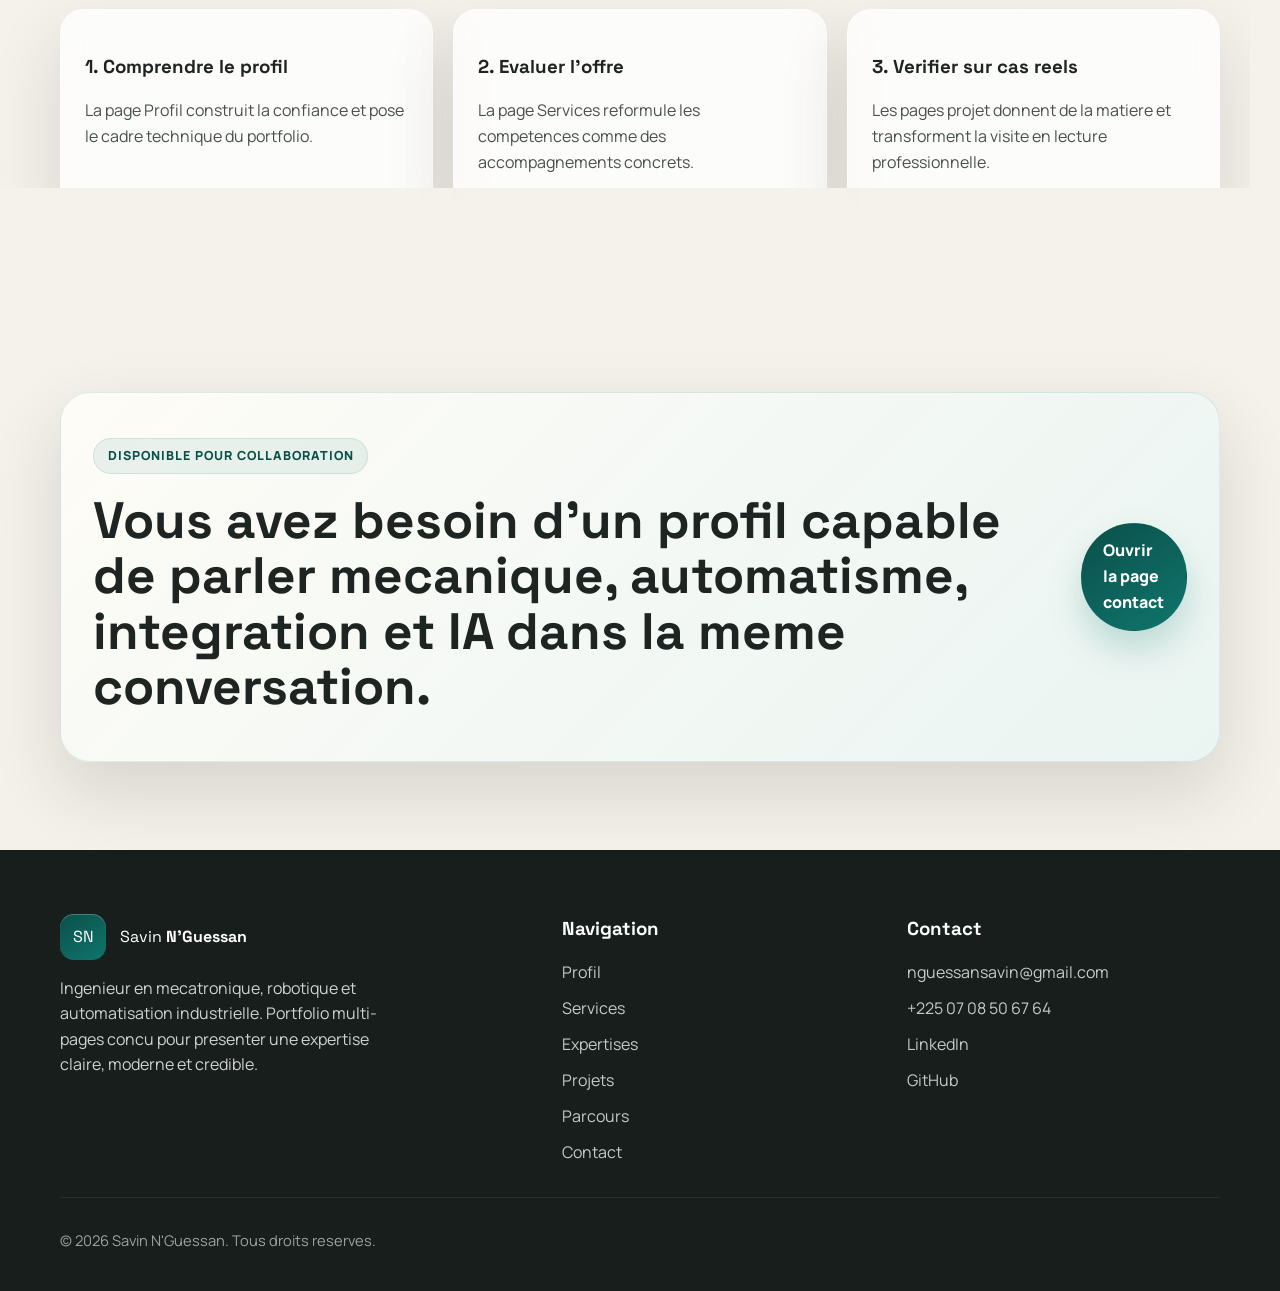
==== commit e3e66e00: "Update GitHub link in footer to new profile" ====
--- a/index.html
+++ b/index.html
@@ -299,7 +299,7 @@
                     <a href="mailto:nguessansavin@gmail.com">nguessansavin@gmail.com</a>
                     <a href="tel:+2250708506764">+225 07 08 50 67 64</a>
                     <a href="https://linkedin.com/in/savin-n-nguessan" target="_blank" rel="noreferrer">LinkedIn</a>
-                    <a href="https://github.com/savin-nguessan" target="_blank" rel="noreferrer">GitHub</a>
+                    <a href="https://github.com/jacques0991" target="_blank" rel="noreferrer">GitHub</a>
                 </div>
             </div>
         </div>
